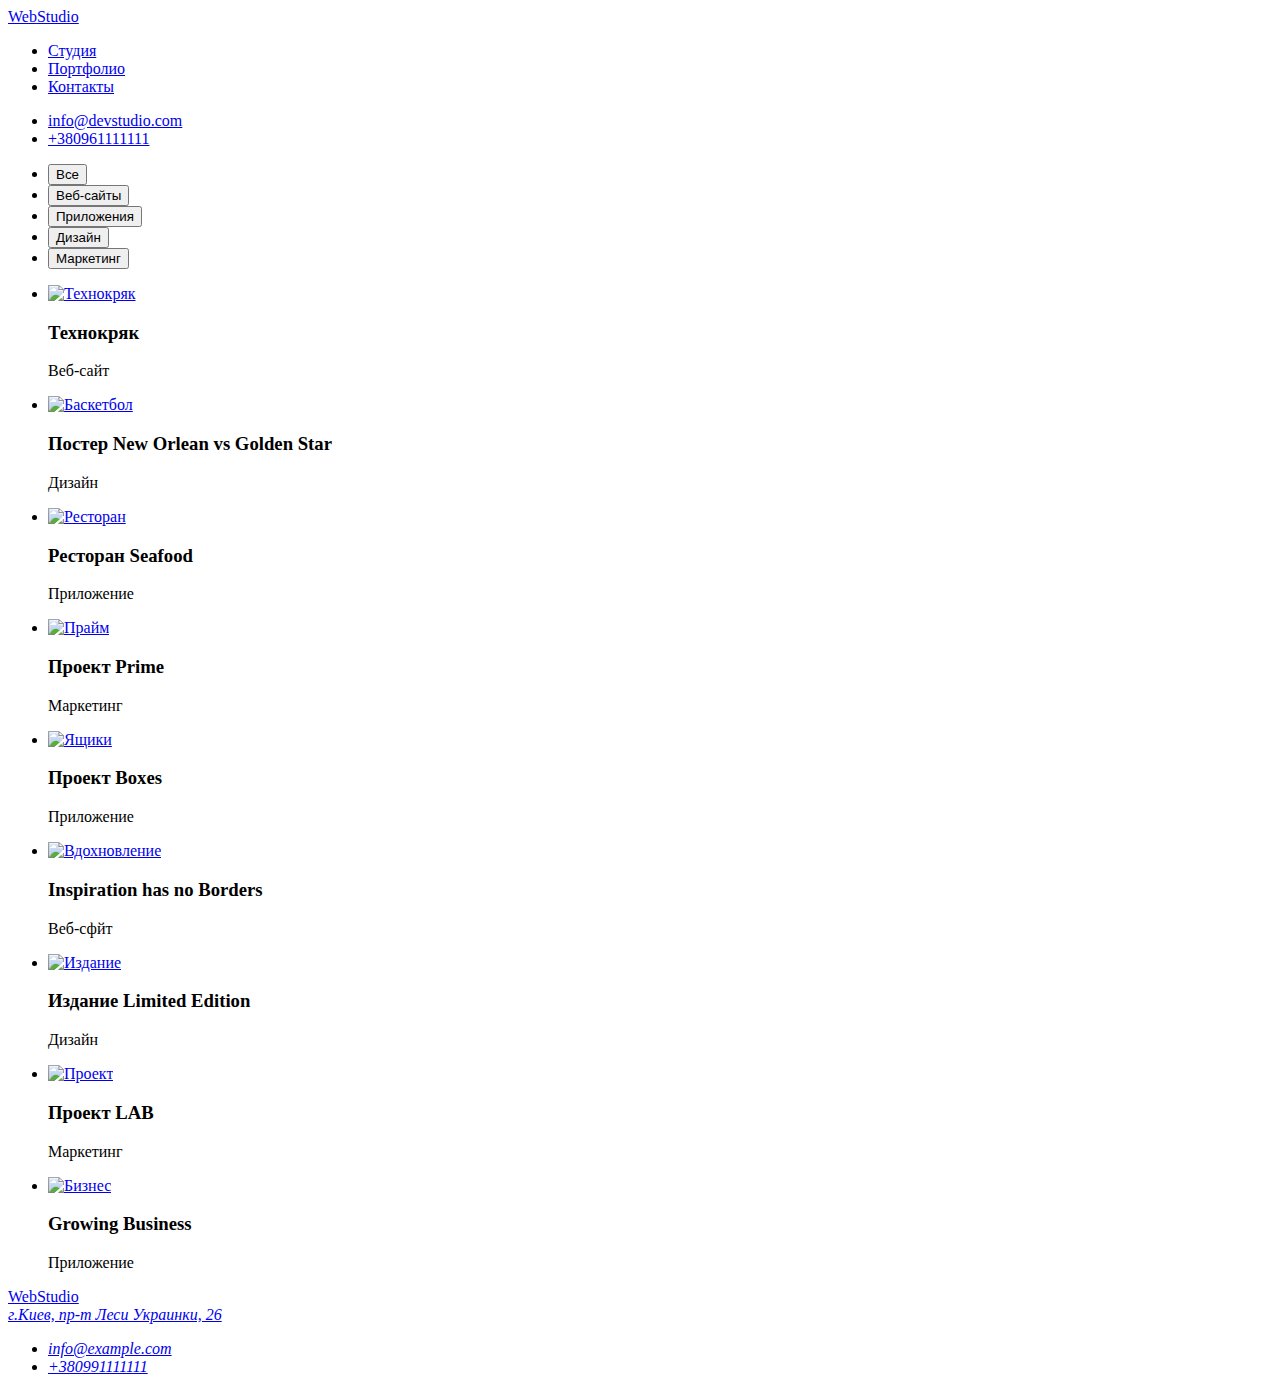
==== portfolio.html @ 334bea5d "1" ====
<!DOCTYPE html>
<html lang="en">
<head>
    <meta charset="UTF-8">
    <meta http-equiv="X-UA-Compatible" content="IE=edge">
    <meta name="viewport" content="width=device-width, initial-scale=1.0">
    <title>portfolio</title>
    <link rel="stylesheet" href=https://cdnjs.com/libraries/modern-normalize> 
    <link rel="preconnect" href="https://fonts.gstatic.com">
    <link href="https://fonts.googleapis.com/css2?family=Raleway:wght@700&family=Roboto:wght@400;500;700;900&display=swap" rel="stylesheet">
    <link rel="stylesheet" href="css/style.css">
</head>
<body>

</head>
<body>
    <header class="header">
        <div class="container header-port">
            <a class="logo logo-container" href="index.html"><span class="logo-blue">Web</span>Studio</a>
            <nav class="main-nav">   
        <ul class="list-container">
                <li class="header-item"><a class="link" href="index.html">Студия</a>
                </li>
                <li class="header-item"><a class="link link-active" href="portfolio.html">Портфолио</a>
                </li>
                <li class="header-item"><a class="link" href="#">Контакты</a>
                </li>
            </ul>
            </nav>
        
         <ul class="contacts">
            <li class="item">
        <a class="link link-grey" href="mailto:info@devstudio.com">info@devstudio.com</a><br>
    </li>
    <li class="item">
        <a class="link-grey" href="tel:+380961111111">+380961111111</a>
         </li>
            </ul>
     </div>
 </header>
     

<main>
 <section class="main-section">
     <div class="container">
        <ul class="btn-list">
            <li class="padding-item"><button class="btn-port-active" type="button">Все</button>
            </li>
            <li class="padding-item"><button class="btn-port" type="button">Веб-сайты</button>
            </li>
            <li class="padding-item"><button class="btn-port" type="button">Приложения</button>
            </li>
            <li class="padding-item"><button class="btn-port" type="button">Дизайн</button>
            </li>
            <li class="padding-item"><button class="btn-port" type="button">Маркетинг</button>
            </li>
        </ul>

        <!--Список однотипных элементов, фото с текстом-->
    <section class="poster-section">
    <ul class="flex-list">
            <li class="flex-item">
                <a href="#"><img src="images/project1.jpg" alt="Технокряк" width="370"></a>
                <div class="img-text">
                <h3 class="poster-name">Технокряк</h3>
                <p class="poster-desc">Веб-сайт</p>
              </div>
                </li>
            <li class="flex-item">
                <a href="#"><img src="images/project2.jpg" alt="Баскетбол" width="370"></a>
                 <div class="img-text">
                <h3 class="poster-name">Постер New Orlean vs Golden Star</h3>
                 <p class="poster-desc">Дизайн</p>
                </div> 
            </li>
            <li class="flex-item">
                <a href="#"><img src="images/project3.jpg" alt="Ресторан" width="370"></a>
                <div class="img-text">
                <h3 class="poster-name">Ресторан Seafood</h3>
                <p class="poster-desc">Приложение</p>
            </div>
            </li>
            <li class="flex-item">
                <a href="#"><img src="images/project4.jpg" alt="Прайм" width="370"></a>
               <div class="img-text">
                <h3 class="poster-name">Проект Prime</h3>
                <p clas="poster-desc">Маркетинг</p>
                </div>
            </li>
            <li class="flex-item">
                <a href="#"><img src="images/project5.jpg" alt="Ящики" width="370"></a>
                <div class="img-text">
                <h3 class="poster-name">Проект Boxes</h3>
                <p class="poster-desc">Приложение</p>
                </div>
            </li>
            <li class="flex-item">
                <a href="#"><img src="images/project6.jpg" alt="Вдохновление" width="370"></a>
                <div class="img-text">
                <h3 class="poster-name">Inspiration has no Borders</h3>
                <p class="poster-desc">Веб-сфйт</p>
                </div>
            </li>
            <li class="flex-item">
                <a href="#"><img src="images/project7.jpg" alt="Издание" width="370"></a>
                <div class="img-text">
                <h3 class="poster-name">Издание Limited Edition</h3>
                <p class="poster-desc">Дизайн</p>
                </div>
            </li>
            <li class="flex-item">
                <a href="#"><img src="images/project8.jpg" alt="Проект" width="370"></a>
                <div class="img-text">
                <h3 class="poster-name">Проект LAB</h3>
                <p class="poster-desc">Маркетинг</p>
            </div>
            </li>
            <li class="flex-item">
                <a href="#"><img src="images/project9.jpg" alt="Бизнес" width="370"></a>
                <div class="img-text">
                <h3 class="poster-name">Growing Business</h3>
                <p class="poster-desc">Приложение</p>
            </div>
            </li>

        </ul>
        
        </div>
    </section>
</main>

<footer class="footer">
    <div class="container">
    <a class="logo-footer" href="index.html"><span class="logo-blue">Web</span><span class="studio">Studio</span></a>
    <address>
        <a class="address" target="_blank" href="https://goo.gl/maps/M211C4r4D3SkxWqD8">г.Киев, пр-т Леси Украинки, 26</a>
        <ul class="footer-list">
        <li class="footer-item-list"><a class="mail" href="mailto:info@example.com">info@example.com</a></li>
        <li class="footer-item-list"><a class="tele" href="tel:+380991111111">+380991111111</a></li>
    </ul>
    </address>
    
    </div>

</footer>
</body>
</html>
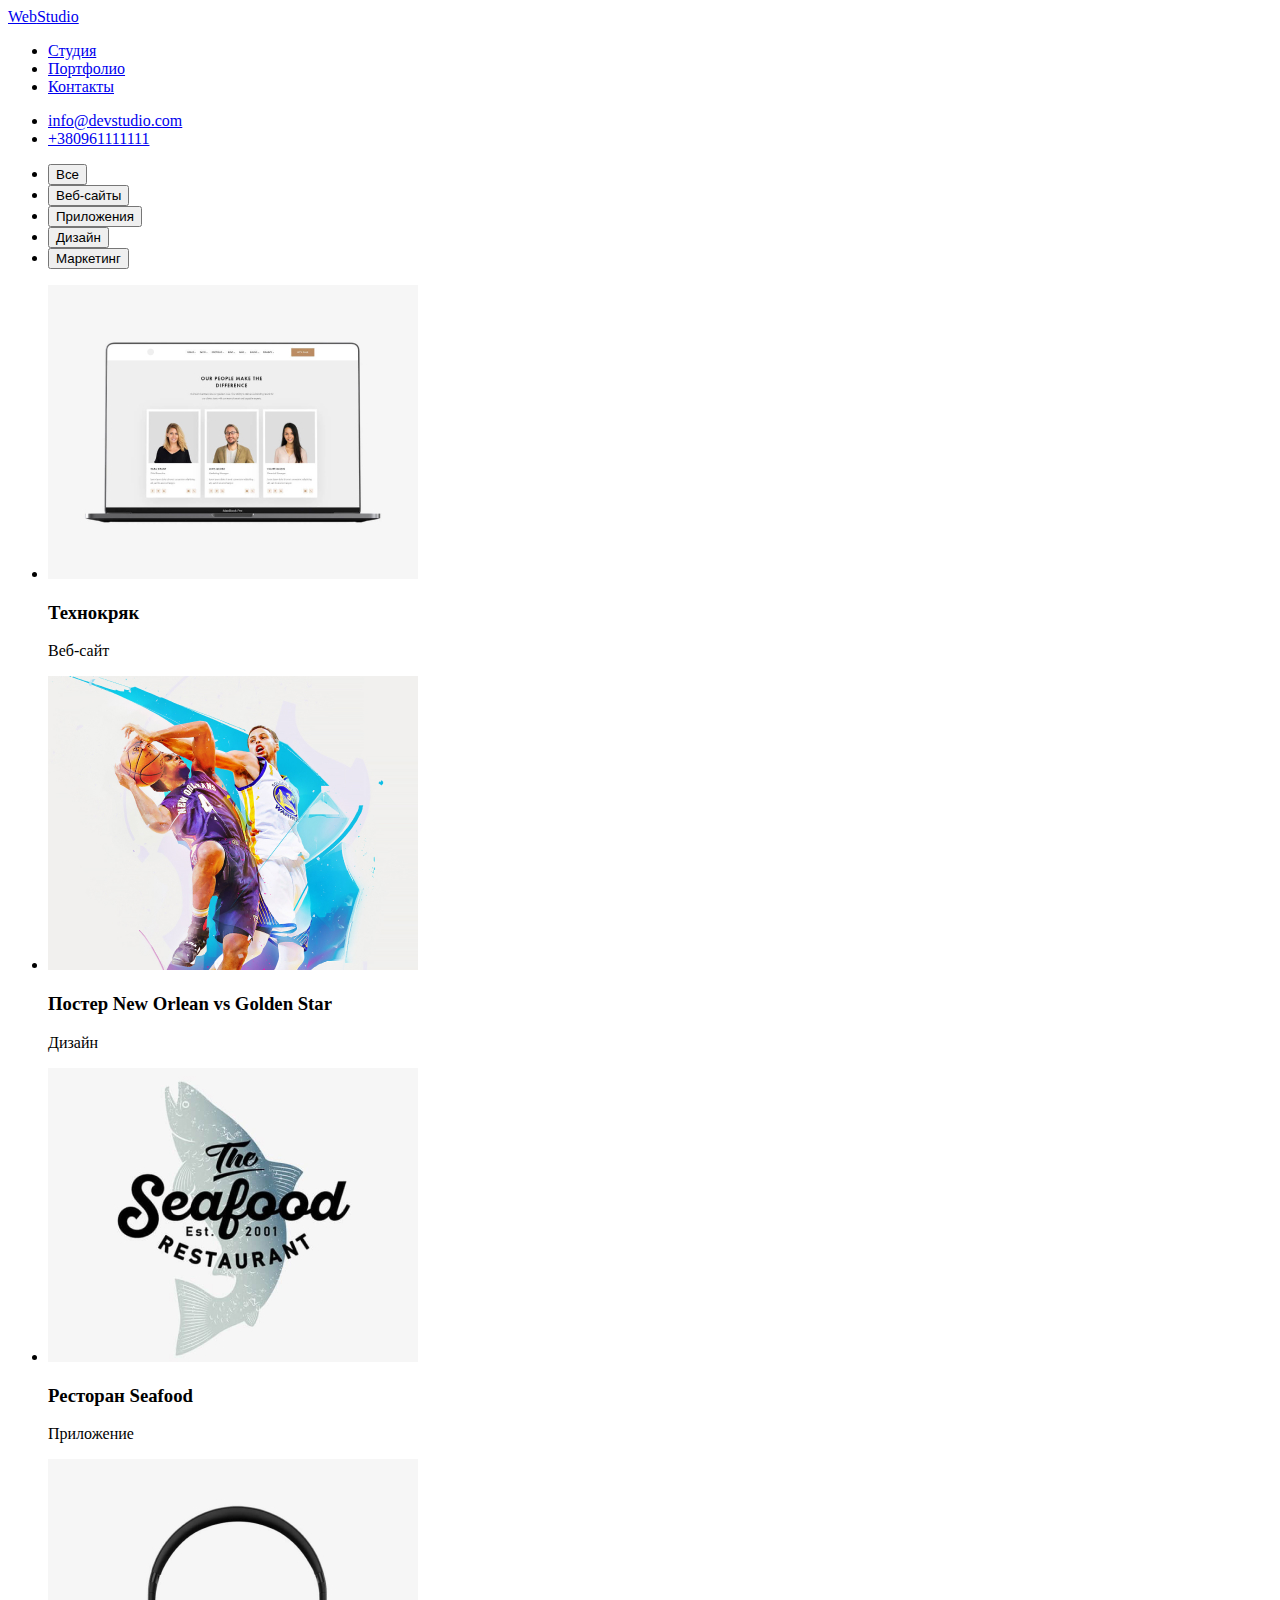
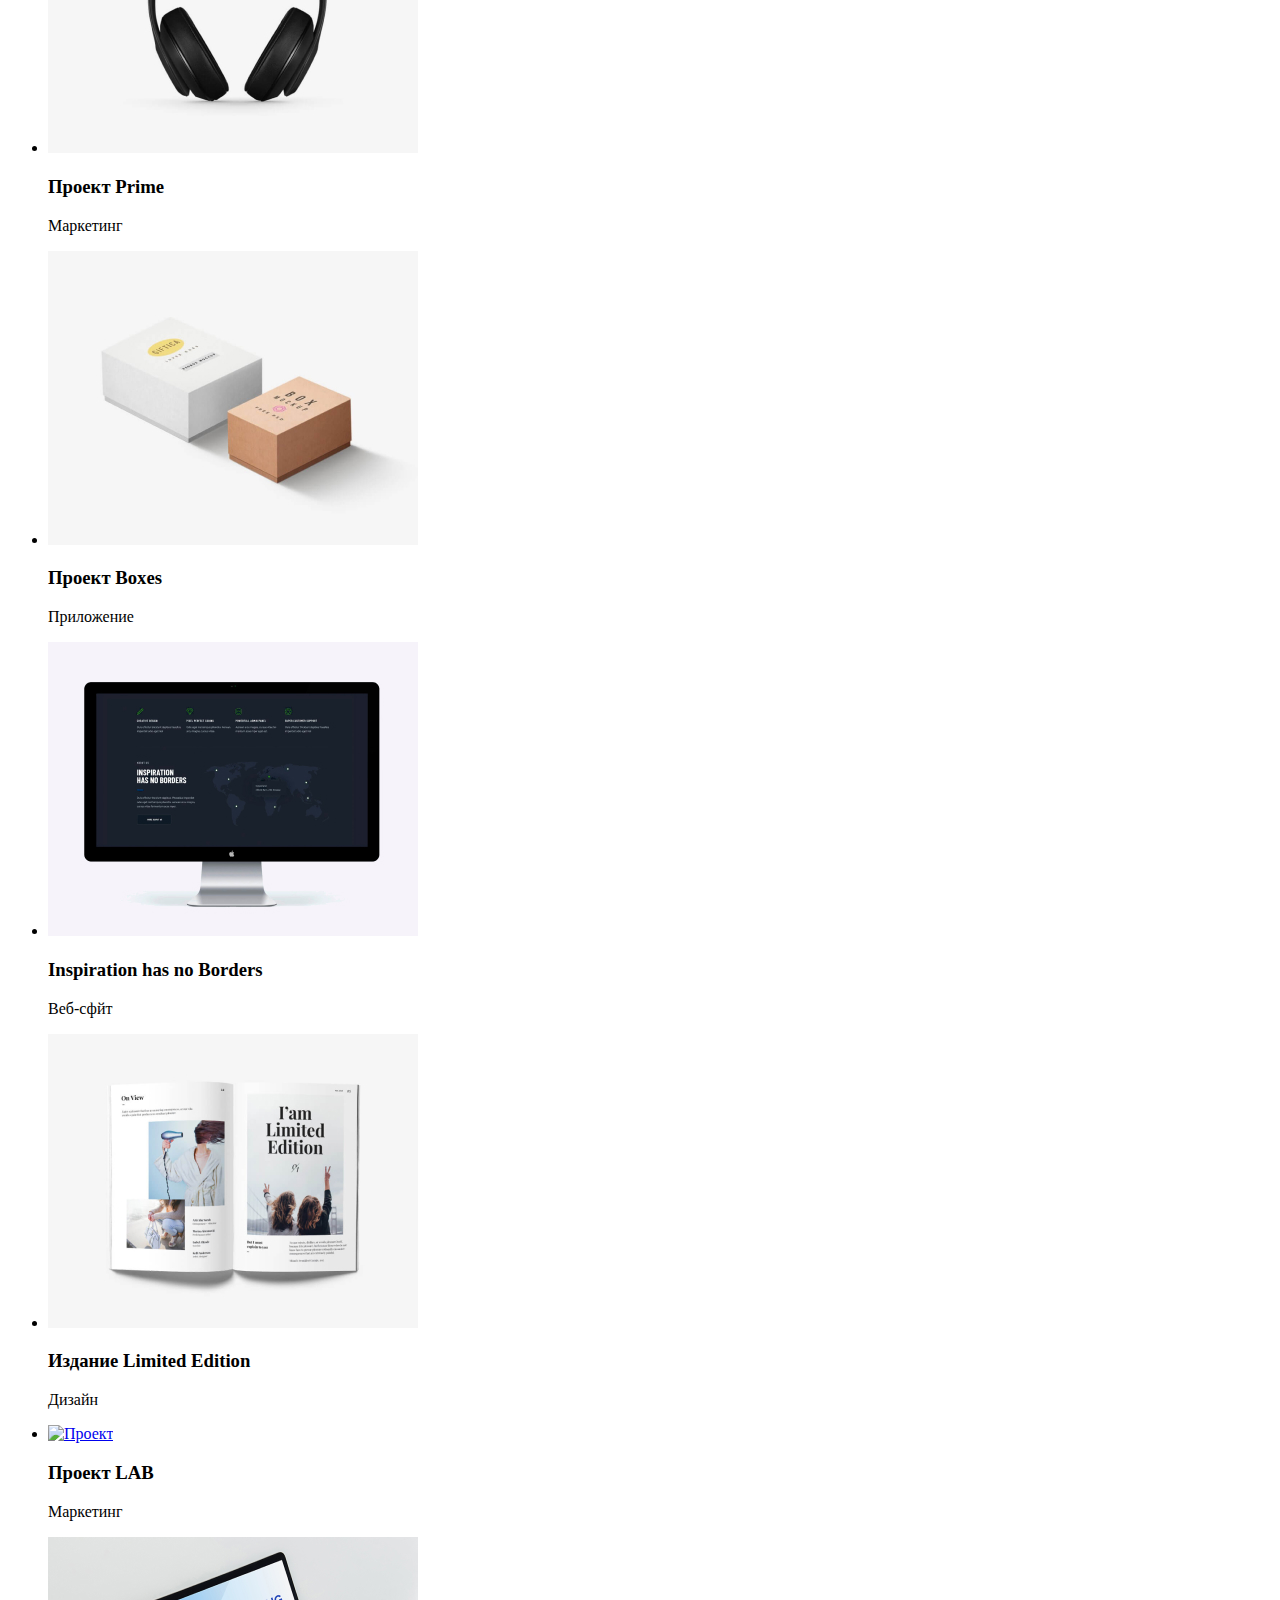
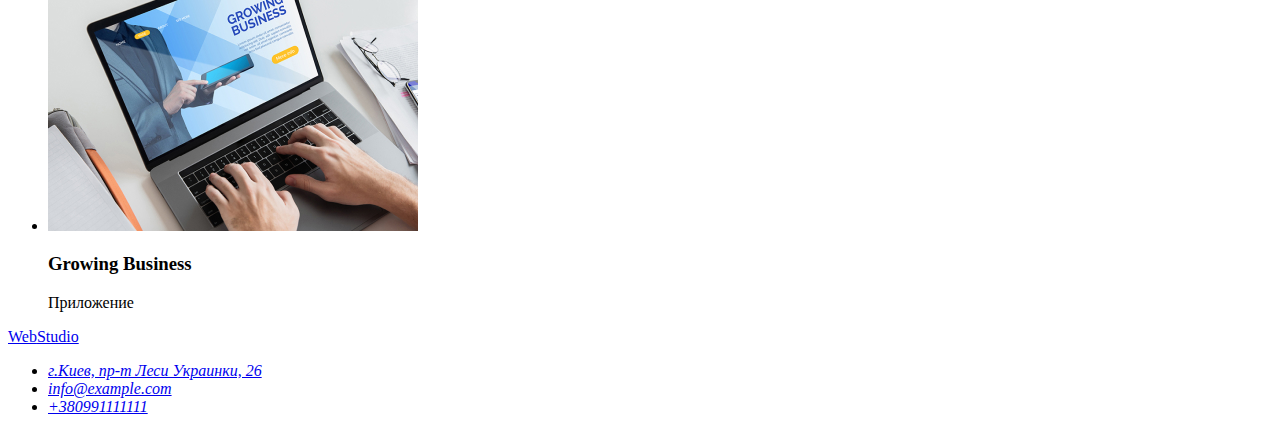
==== commit 5cb9a2b7: "nln" ====
--- a/portfolio.html
+++ b/portfolio.html
@@ -5,7 +5,13 @@
     <meta http-equiv="X-UA-Compatible" content="IE=edge">
     <meta name="viewport" content="width=device-width, initial-scale=1.0">
     <title>portfolio</title>
-    <link rel="stylesheet" href=https://cdnjs.com/libraries/modern-normalize> 
+    <link
+    rel="stylesheet"
+    href="https://cdnjs.cloudflare.com/ajax/libs/modern-normalize/1.1.0/modern-normalize.min.css"
+    integrity="sha512-wpPYUAdjBVSE4KJnH1VR1HeZfpl1ub8YT/NKx4PuQ5NmX2tKuGu6U/JRp5y+Y8XG2tV+wKQpNHVUX03MfMFn9Q=="
+    crossorigin="anonymous"
+    referrerpolicy="no-referrer"
+  />
     <link rel="preconnect" href="https://fonts.gstatic.com">
     <link href="https://fonts.googleapis.com/css2?family=Raleway:wght@700&family=Roboto:wght@400;500;700;900&display=swap" rel="stylesheet">
     <link rel="stylesheet" href="css/style.css">
@@ -16,9 +22,10 @@
 <body>
     <header class="header">
         <div class="container header-port">
+            <nav class="main-nav"> 
             <a class="logo logo-container" href="index.html"><span class="logo-blue">Web</span>Studio</a>
-            <nav class="main-nav">   
-        <ul class="list-container">
+           
+        <ul class="list-row">
                 <li class="header-item"><a class="link" href="index.html">Студия</a>
                 </li>
                 <li class="header-item"><a class="link link-active" href="portfolio.html">Портфолио</a>
@@ -84,7 +91,7 @@
                 <a href="#"><img src="images/project4.jpg" alt="Прайм" width="370"></a>
                <div class="img-text">
                 <h3 class="poster-name">Проект Prime</h3>
-                <p clas="poster-desc">Маркетинг</p>
+                <p class="poster-desc">Маркетинг</p>
                 </div>
             </li>
             <li class="flex-item">
@@ -130,18 +137,19 @@
 </main>
 
 <footer class="footer">
+    <section class="footer-section">
     <div class="container">
     <a class="logo-footer" href="index.html"><span class="logo-blue">Web</span><span class="studio">Studio</span></a>
     <address>
-        <a class="address" target="_blank" href="https://goo.gl/maps/M211C4r4D3SkxWqD8">г.Киев, пр-т Леси Украинки, 26</a>
         <ul class="footer-list">
+        <li class="footer-item-list"><a class="address" target="_blank" href="https://goo.gl/maps/M211C4r4D3SkxWqD8">г.Киев, пр-т Леси Украинки, 26</a>
         <li class="footer-item-list"><a class="mail" href="mailto:info@example.com">info@example.com</a></li>
         <li class="footer-item-list"><a class="tele" href="tel:+380991111111">+380991111111</a></li>
     </ul>
     </address>
     
     </div>
-
+</section>
 </footer>
 </body>
 </html>
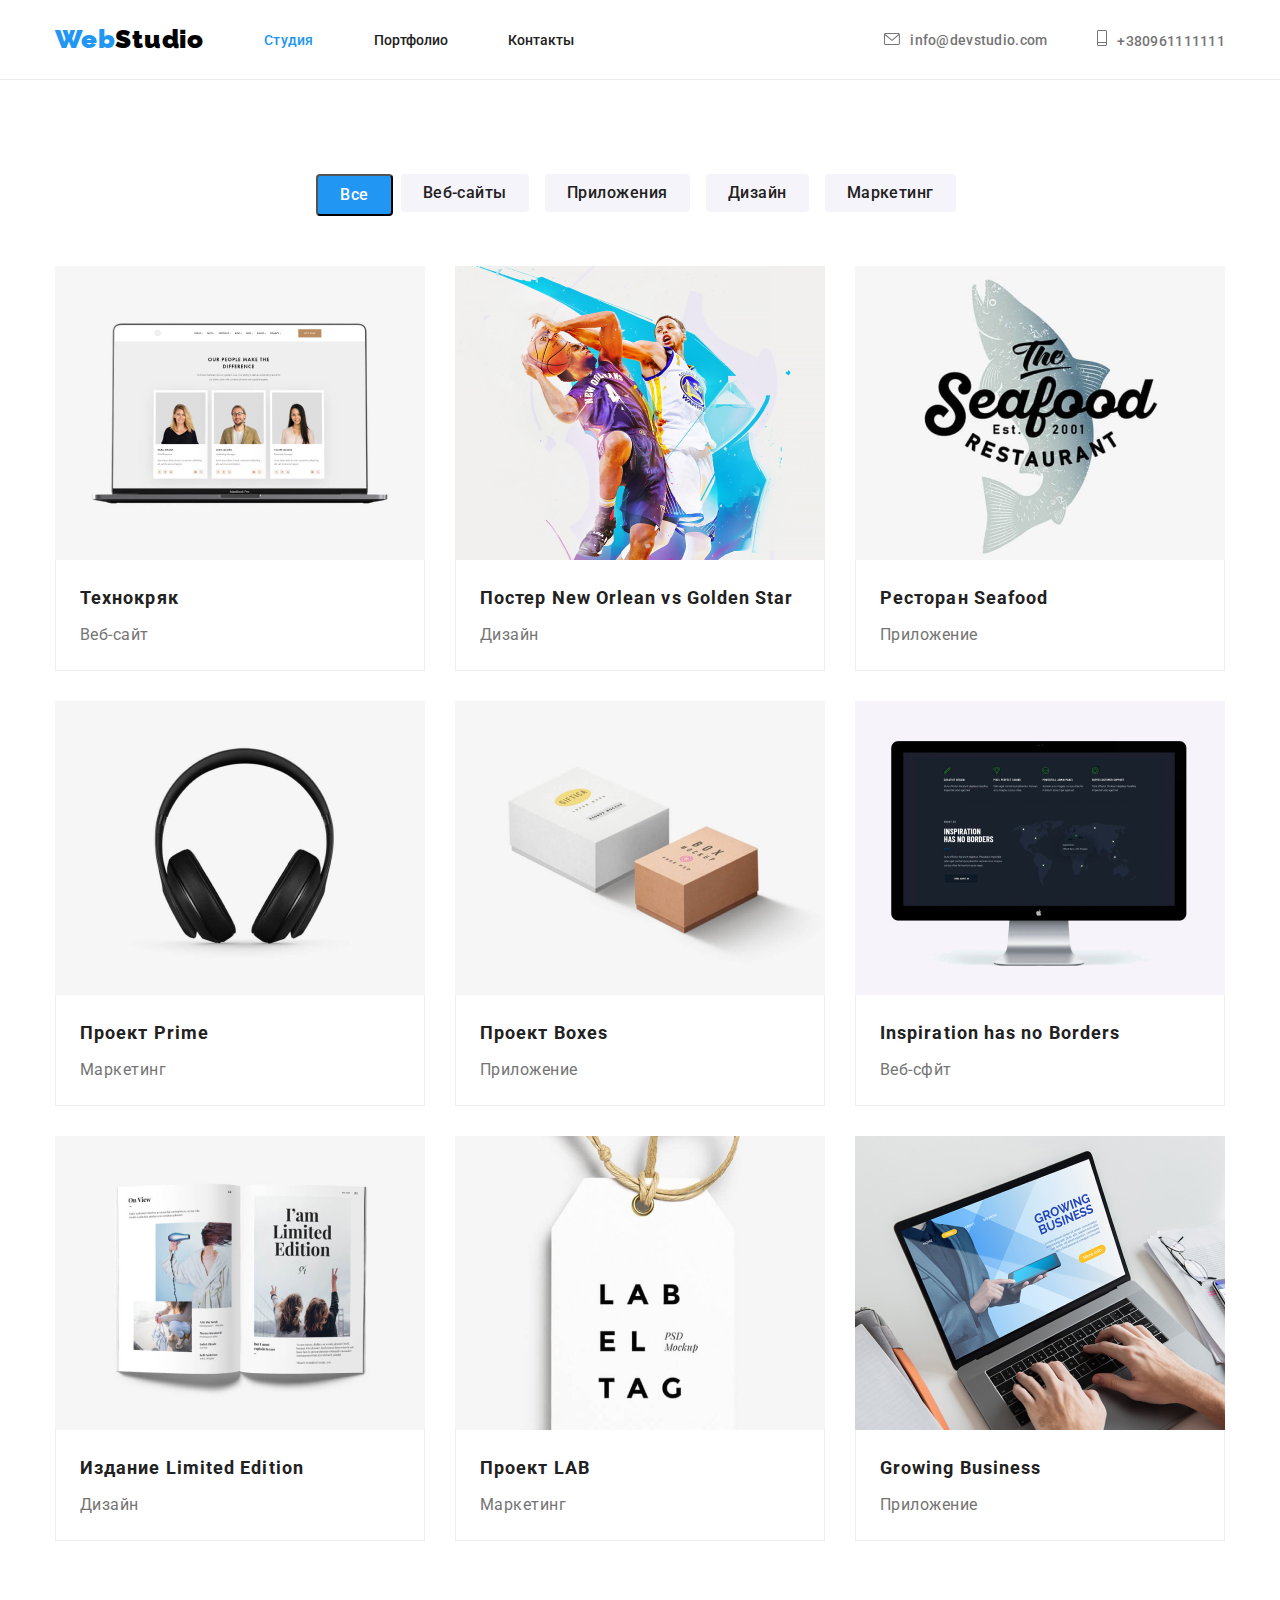
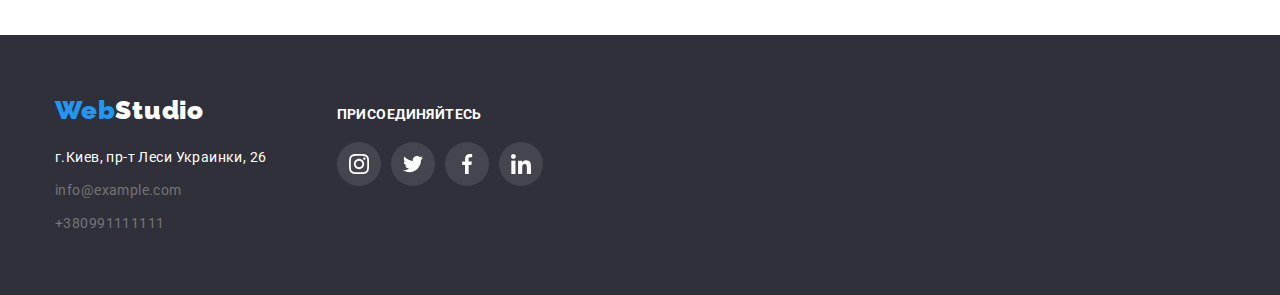
==== commit b4744ac7: "ghvugbuhg" ====
--- a/portfolio.html
+++ b/portfolio.html
@@ -26,25 +26,31 @@
             <a class="logo logo-container" href="index.html"><span class="logo-blue">Web</span>Studio</a>
            
         <ul class="list-row">
-                <li class="header-item"><a class="link" href="index.html">Студия</a>
+                <li class="header-item"><a class="link link-active" href="index.html">Студия</a>
                 </li>
-                <li class="header-item"><a class="link link-active" href="portfolio.html">Портфолио</a>
+                <li class="header-item"><a class="link" href="portfolio.html">Портфолио</a>
                 </li>
                 <li class="header-item"><a class="link" href="#">Контакты</a>
                 </li>
             </ul>
             </nav>
         
-         <ul class="contacts">
-            <li class="item">
-        <a class="link link-grey" href="mailto:info@devstudio.com">info@devstudio.com</a><br>
-    </li>
-    <li class="item">
-        <a class="link-grey" href="tel:+380961111111">+380961111111</a>
-         </li>
-            </ul>
-     </div>
- </header>
+            <ul class="contacts">
+                <li class="item-head">
+            <a class="link link-grey" href="mailto:info@devstudio.com">
+                <svg class="icon-item" with="10px" height="12px">
+                    <use href="./images/icon.svg#icon-envelope-1"></use>
+                </svg>info@devstudio.com</a>
+        </li>
+        <li class="item-head">
+            <a class="link-grey" href="tel:+380961111111">
+                <svg class="icon-item-tel" with="10px" height="16px">
+                    <use href="./images/icon.svg#icon-vector1"></use>
+                 </svg>+380961111111</a>
+             </li>
+                </ul>
+         </div>
+     </header>
      
 
 <main>
@@ -137,8 +143,9 @@
 </main>
 
 <footer class="footer">
-    <section class="footer-section">
-    <div class="container">
+    
+    <div class="container footer-section">
+        <div class="address-footer-section">
     <a class="logo-footer" href="index.html"><span class="logo-blue">Web</span><span class="studio">Studio</span></a>
     <address>
         <ul class="footer-list">
@@ -149,6 +156,39 @@
     </address>
     
     </div>
+    <div class="footer-soc-links">
+        <h2 class="footer-title">присоединяйтесь</h2>
+        <ul class="footer-list-icon">
+            <li class="footer-icon">
+                <a class="footer-icon-list">
+                    <svg class="footer-svg" width="20px" height="20px">
+                        <use href="./images/icon.svg#icon-instagramfooter"></use>
+                    </svg>
+                </a>
+            </li>
+            <li class="footer-icon">
+                <a class="footer-icon-list">
+                    <svg class="footer-svg" width="20px" height="20px">
+                        <use href="./images/icon.svg#icon-twiterfooter"></use>
+                    </svg>
+                </a>
+            </li>
+            <li class="footer-icon">
+                <a class="footer-icon-list">
+                    <svg class="footer-svg" width="20px" height="20px">
+                        <use href="./images/icon.svg#icon-facebook-1-1"></use>
+                    </svg>
+                </a>
+            </li>
+            <li class="footer-icon">
+                <a class="footer-icon-list">
+                    <svg class="footer-svg" width="20px" height="20px">
+                        <use href="./images/icon.svg#icon-linkedin-1-1"></use>
+                    </svg>
+                </a>
+            </li>
+        </ul>
+    </div>
 </section>
 </footer>
 </body>
--- a/css/style.css
+++ b/css/style.css
@@ -0,0 +1,668 @@
+body {
+   font-family: Roboto, sans-serif;
+   margin: 0;
+}
+
+* {
+   box-sizing: border-box;
+}
+*, *::before, *::after {
+   box-sizing: border-box;
+}
+
+  :root {
+      --title-color: #212121;
+      --text-color: #757575;
+      --color-button: #ffff;
+      --primary-background: #2F303A;
+      --color-link-title: #2196f3;
+      --background-button: #2196f3;
+      --main-title-color: #ffff;
+      --our-team-background: #F5F4FA;
+      --address-text-color: #ffff;
+      --color-link-footer: #ffff;
+      --company-text-color: #000000;
+      --background-portfolio-button: #F5F4FA;
+  }
+
+h1,
+h2,
+h3,
+h4,
+h5,
+h6,
+p {
+   margin-left: o;
+   margin-right: 0;
+   margin-bottom: 0;
+   margin-top: 0;
+}
+
+ul,
+ol,
+li {
+   margin: 0;
+   padding: 0;
+}
+img {
+   display: block;
+}
+
+
+   
+.header {
+   border-bottom: 1px solid #ECECEC;
+   padding-top: 24px;
+   padding-bottom: 24px;
+}
+.header-port {
+   display: flex;
+   align-items: center;
+}
+.container {
+   width: 1200px;
+   margin: 0 auto;
+   padding-left: 15px;
+   padding-right: 15px;
+   box-sizing: border-box;
+}
+.main-nav {
+   display: flex;
+   align-items: center;
+}
+.list-row {
+   display: flex;
+   align-items: center;
+   list-style: none;
+    margin-top: 0;
+    margin-bottom: 0;
+    padding-left: 0;
+    margin-left: auto;
+}
+
+/*.header-item:not(:last-child) {
+   margin-right: 50px;
+}*  Потому что слишком большие отступы, не смотря на то что 
+в CSS для всех ul, ol , li padding  and margin 0*/
+
+.logo-blue {
+font-family: Raleway;
+color: #2196F3;
+font-weight: 900;
+font-size: 26px;
+letter-spacing: 0.03em;
+line-height: 1.2;
+list-style: none;
+}
+
+.logo, .logo-footer {
+font-family: Raleway;
+color: black;
+font-weight: 900;
+font-size: 26px;
+letter-spacing: 0.03em;
+line-height: 1.2em;
+text-decoration: none;
+}
+.logo-container {
+margin 0;
+}
+.logo-footer {
+   margin-bottom: 20px;
+   display: block;
+text-decoration: none;
+}
+/*стили для сылок*/
+
+* li, a  {
+   list-style: none;
+   text-decoration: none;
+}
+.list {
+   display: flex;
+ }
+
+
+.link {
+   font-family: Roboto;
+   font-style: normal;
+   font-weight: 500;
+   font-size: 14px;
+   line-height: 16px;
+   letter-spacing: 0,02em;
+   color: #212121;
+   padding-left: 60px;
+   text-decoration: none;
+}
+.link-active {
+   font-family: Roboto;
+   font-style: normal;
+   color: #2196F3;
+   letter-spacing: 0.02em;
+   font-weight: 500;
+   font-size: 14px;
+   list-style: none;
+}
+.link:hover {
+   color: #2196F3;
+}
+.link-grey {
+   font-family: Roboto;
+   font-style: normal;
+   font-weight: 500;
+   color: #757575;
+   letter-spacing: 0.02em;
+   line-height: 1.2em;
+   font-weight: 500;
+   font-size: 14px;
+   list-style: none;
+   text-decoration: none;
+   padding-top: 32px;
+   padding-bottom: 32px;
+   
+}
+.contacts .item-head + .item-head {
+   margin-left: 50px;  
+
+}
+.icon-item {
+   width: 16px;
+   height: 12px;
+   margin-right: 10px;
+   fill: #757575;
+}
+.icon-item-tel {
+   width: 10px;
+   height: 16px;
+   margin-right: 10px;
+   fill: #757575;
+}
+.icon-item-tel:hover {
+   color: #2196f3;
+}
+.link-item:hover {
+   color:#2196f3;
+}
+
+.link-grey:hover,
+.link-grey:focus,{
+   color: #2196F3;
+ }
+ 
+.icon-item, .icon-item-tel {
+   margin-right: 10px;
+   fill: currentColor;
+}
+.contacts {
+   display: flex;
+   margin-left: auto;
+   list-style: none;
+   align-items: center;
+}
+.header.item {
+   margin-right:not(:last-child) 50px;
+}
+
+
+/*main section webstudio*/
+
+.hero {
+   background-image: linear-gradient(to right, rgba(47, 48, 58, 0.4), rgba(47, 48, 58, 0.4)),
+  
+   url(../images/heroimg.jpg);
+   
+   background-repeat: no-repeat;
+   background-position: center;
+   background-size: cover;
+    text-align: center;
+    padding-top: 200px;
+    padding-bottom: 200px;
+}
+ .hero-text {
+   font-weight: 900;
+   font-size: 44px;
+   line-height: 1.65;
+   text-align: center;
+   letter-spacing: 0.06em;
+   text-transform: uppercase;
+   color: var(--main-title-color);
+}
+
+ .button {
+   background: var(--background-button);
+   cursor: pointer;
+   font-family: inherit;
+   font-weight: bold;
+   font-size: 16px;
+   line-height: 1.87;
+   text-align: center;
+   box-shadow: 0px 4px 4px rgb(0 0 0 / 15%);
+   margin-top: 30px;
+   border-radius: 4px;
+   border: 0;
+   letter-spacing: 0.06em;
+   color: var(--color-button);
+   width: 200px;
+   height: 50px;
+ }
+
+ button, button:active, button:focus {
+   outline: none;
+}
+
+
+.section-advantages {
+   padding-top: 94px; 
+}
+
+.container {
+   max-width: 1200px;
+   margin-left: auto;
+   margin-right: auto;
+   padding-left: 15px;
+   padding-right: 15px;
+}
+.middle-section {
+   padding-top: 94px;
+   padding-bottom: 94px;
+}
+.hide-text {
+   display: none;
+}
+.middle-list {
+   display: flex;
+   list-style: none;
+   padding: 0;
+}
+.midle-list.item:not(:last-child) {
+   margin-right: 30px;
+}
+.item {
+   flex-basis: calc((100% - 120px) / 4);
+   margin-left: 30px;
+}
+.text-list {
+   color: #212121;
+   line-height: 1.1;
+   letter-spacing: 0.03em;
+   font-weight: 700;
+   margin-bottom: 10px;
+   font-size: 14px;
+   text-transform: uppercase;
+}
+.grey-text {
+   color: #757575;
+   line-height: 1.7;
+   font-weight: 400;
+   letter-spacing: 0.03em;
+   font-size: 14px;
+   text-align: left;
+}
+//*What we do section*//
+
+.middle-section {
+   padding-bottom: 94px;
+}
+.section-description {
+   font-weight: bold;
+    font-size: 36px;
+    line-height: 42px;
+    text-align: center;
+    letter-spacing: 0.03em;
+    color: color: var(--title-color);
+    margin-bottom: 50px;
+}
+.what-we-do-description {
+   display: flex;
+   justify-content: center;
+}
+.container {
+   max-width: 1200px;
+    margin-left: auto;
+    margin-right: auto;
+    padding-left: 15px;
+    padding-right: 15px;
+    box-sizing: border-box;
+}
+.what-we-do-list {
+   display: flex;
+   flex-wrap: wrap;
+   align-items: center;
+   list-style: none;
+    padding: 0;
+    margin-left: -30px;
+}
+.advant-item {
+   display: flex;
+    justify-content: center;
+    align-items: center;
+    width: 270px;
+    height: 120px;
+    margin-bottom: 30px;
+    background-color: #f5f4f5;
+}
+
+.icon-satelite {
+   width: 70px;
+   height: 70px;
+}
+
+
+/*our team*/
+
+.our-team-section {
+   background: #faf4f5;
+   padding-top: 94px;
+   padding-bottom: 94px;
+}
+
+.our-team-box {
+   padding: 30px 32px;
+   box-sizing: border-box;
+}
+.logo-set {
+   display: flex;
+    justify-content: space-between;
+    margin-top: 16px;
+    margin-bottom: 30px;
+}
+.logo-cards:not(:last-child) {
+      margin-right: 10px;
+}
+.in-style {
+  fill: currentColor; 
+}
+.link-logo-list {
+   display: flex;
+    justify-content: center;
+    align-items: center;
+    background-color: #fff;
+    fill: #afb1b8;
+    width: 44px;
+    height: 44px;
+    border-radius: 50%;
+
+}
+.link-logo-list:hover
+.link-logo-list:focus {
+   fill: #fff;
+   background: var(--color-link-title);
+}
+
+.our-team-item {
+    border-left: 1px solid #ececec;
+   border-right: 1px solid #ececec;
+   border-bottom: 1px solid #ececec;
+}
+.our-team-item  {
+  flex-basis: calc((100% - 120px) / 4);
+    margin-left: 30px;
+    margin-top: 50px;
+    background: #ffffff;
+    box-shadow: 0px 1px 3px rgb(0 0 0 / 12%), 0px 1px 1px rgb(0 0 0 / 14%), 0px 2px 1px rgb(0 0 0 / 20%);
+    border-radius: 0px 0px 4px 4px;
+}
+.last-list  {
+   display: flex; 
+   list-style: none;
+   margin-left: -30px;
+   margin-top: -50px;
+   align-items: center;
+}
+.worker-name {
+  color: #212121;
+   text-align: center;
+   line-height: 1.2;
+   letter-spacing: 0.03em;
+   font-weight: 500;
+   font-size: 16px;
+   margin-top: 0;
+   margin-bottom: 10px;
+ }
+.grey-prof {
+   font-size: 16px;
+   line-height: 1.18;
+   text-align: center;
+   letter-spacing: 0.03em;
+   color: #757575;
+   margin-top: 0;
+   margin-bottom: 10px;
+   
+}
+
+/* New section. Current clients*/
+
+.current-clients {
+   padding-top: 94px;
+   padding-bottom: 94px;
+}
+
+.client-heading {
+   color: #212121;
+    font-weight: 700;
+    font-size: 36px;
+    line-height: 1.16;
+    text-align: center;
+    margin-bottom: 50px;
+}
+
+.client-list {
+   display: flex;
+    justify-content: space-between;
+}
+
+.client {
+   width: 170px;
+   height: 92px;
+}
+.client-link {
+   display: flex;
+    justify-content: center;
+    align-items: center;
+    width: 100%;
+    height: 100%;
+    fill: #afb1b8;
+    border: 1px solid #afb1b8;
+    border-radius: 4px;
+}
+.client-link:hover {
+   color:var(--color-link-title);
+}
+
+/*footer*/
+
+.footer {
+ background: #2F303a;
+ padding-top: 60px;
+ padding-bottom: 60px;
+} 
+.footer-section {
+   display: flex;
+   align-items: baseline;
+}
+ .footer-item-list:not(:last-child) {
+   margin-bottom: 9px;
+ }
+
+ .studio {
+   color: #fff;
+}
+.footer-item:not(:last-child) {
+   margin-bottom: 9px;
+}
+.address {
+   font-family: Roboto;
+   font-style: normal;
+   font-weight: 400;
+   color: #fff;
+   line-height: 1.7;
+   letter-spacing: 0.03em;
+   font-size: 14px;
+}
+
+.mail, .tele {
+   font-family: Roboto;
+   font-style: normal;
+   font-weight: 400;
+   font-size: 14px;
+   line-height: 1.7;
+   letter-spacing: 0.03em;
+   color:  var(--text-color);
+}
+
+.address:hover, .mail:hover, .tele:hover {
+   color:#2196F3;
+}
+
+ .footer-soc-links {
+    margin-left: 70px;
+ }
+
+ .footer-title {
+   font-weight: bold;
+    font-size: 14px;
+    line-height: 16px;
+    letter-spacing: 0.03em;
+    text-transform: uppercase;
+    color: #fff;
+ }
+ .footer-list-icon {
+   display: flex;
+   width: 206px;
+   justify-content: space-between;
+   margin-top: 20px;
+ }
+.footer-icon-list {
+   display: flex;
+    width: 44px;
+    height: 44px;
+    justify-content: center;
+    align-items: center;
+    background-color: rgba(255, 255, 255, 0.1);
+    border-radius: 50%;
+    fill: #fff;
+}
+.footer-icon-list:hover {
+   fill: #2196f3;
+}
+/*Portfolio styles*/
+
+
+
+.main-section {
+   padding-top: 94px;
+   padding-bottom: 94px;
+}
+.btn-list {
+   display: flex;
+    justify-content: center;
+   margin-bottom: 50px;
+}
+   
+.padding-item:not(:last-child) {
+   margin-right: 8px;
+}
+   
+.btn-port {
+   font-family: Roboto;
+   font-style: normal;
+   background: var(--background-portfolio-button);
+   cursor: pointer;
+   font-weight: 500;
+   font-size: 16px;
+   line-height: 1.62;
+   letter-spacing: 0.03em;
+   border-radius: 4x;
+   padding: 6px 22px;
+   border: 0;
+   border-radius: 4px;
+   margin-right: 8px;
+   color: var(--title-color);
+}
+.btn-port:hover {
+   background: #2196F3;
+   color:#fff;
+   cursor: pointer;
+}
+   
+.btn-port-active {
+   font-family: Roboto;
+   font-style: normal;
+   background: #2196F3;
+   color: #fff;
+   text-align: center;
+   font-style: normal;
+   font-weight: 500;
+   font-size: 16px;
+   line-height: 1.6;
+   letter-spacing: 0.03em;
+   border-radius: 4px;
+   padding: 6px 22px;
+   border-collapse: collapse;
+   cursor: pointer;
+}
+
+//*flex-list cardset container*//
+
+.poster-section {
+   padding-top: 94px;
+   padding-bottom: 94px;
+}
+
+.flex-list {
+   padding: 0;
+   margin: 0;
+   display: flex;
+   flex-wrap: wrap;
+   margin-left: -30px;
+   margin-top: -30px;    
+}
+.flex-list > .flex-item {
+   /*flex basis: calc((100%-90px) / 3)*/
+   flex-basis: calc((100% - 270px) / 9);
+   margin-left: 30px;
+    margin-top: 30px;
+}
+.img-text {
+   padding: 20px 24px;
+    border: 1px solid #eeeeee;
+    border-top: 0;
+}
+
+
+.img-text {
+   padding: 20px 24px;
+   border: 1px solid #EEE;
+   border-top: 0;
+}
+.poster-name {
+   font-weight: 700;
+    font-size: 18px;
+    line-height: 2;
+    letter-spacing: 0.06em;
+    margin-bottom: 4px;
+    color: var(--title-color);
+    margin-top: 0;
+    margin-bottom; 0;
+    padding-left: 0;
+}
+
+.poster-desc {
+   font-size: 16px;
+    line-height: 30px;
+    letter-spacing: 0.03em;
+    color: var(--text-color);
+    margin-top: 0;
+    margin-bottom: 0;
+    padding-left:0;
+
+}
+//*
+   font-family: Roboto;
+   font-weight: normal;
+   font-size: 16px;
+   line-height: 1.9;
+   letter-spacing: 0.03em;
+   color: #757575;
+}
+*//
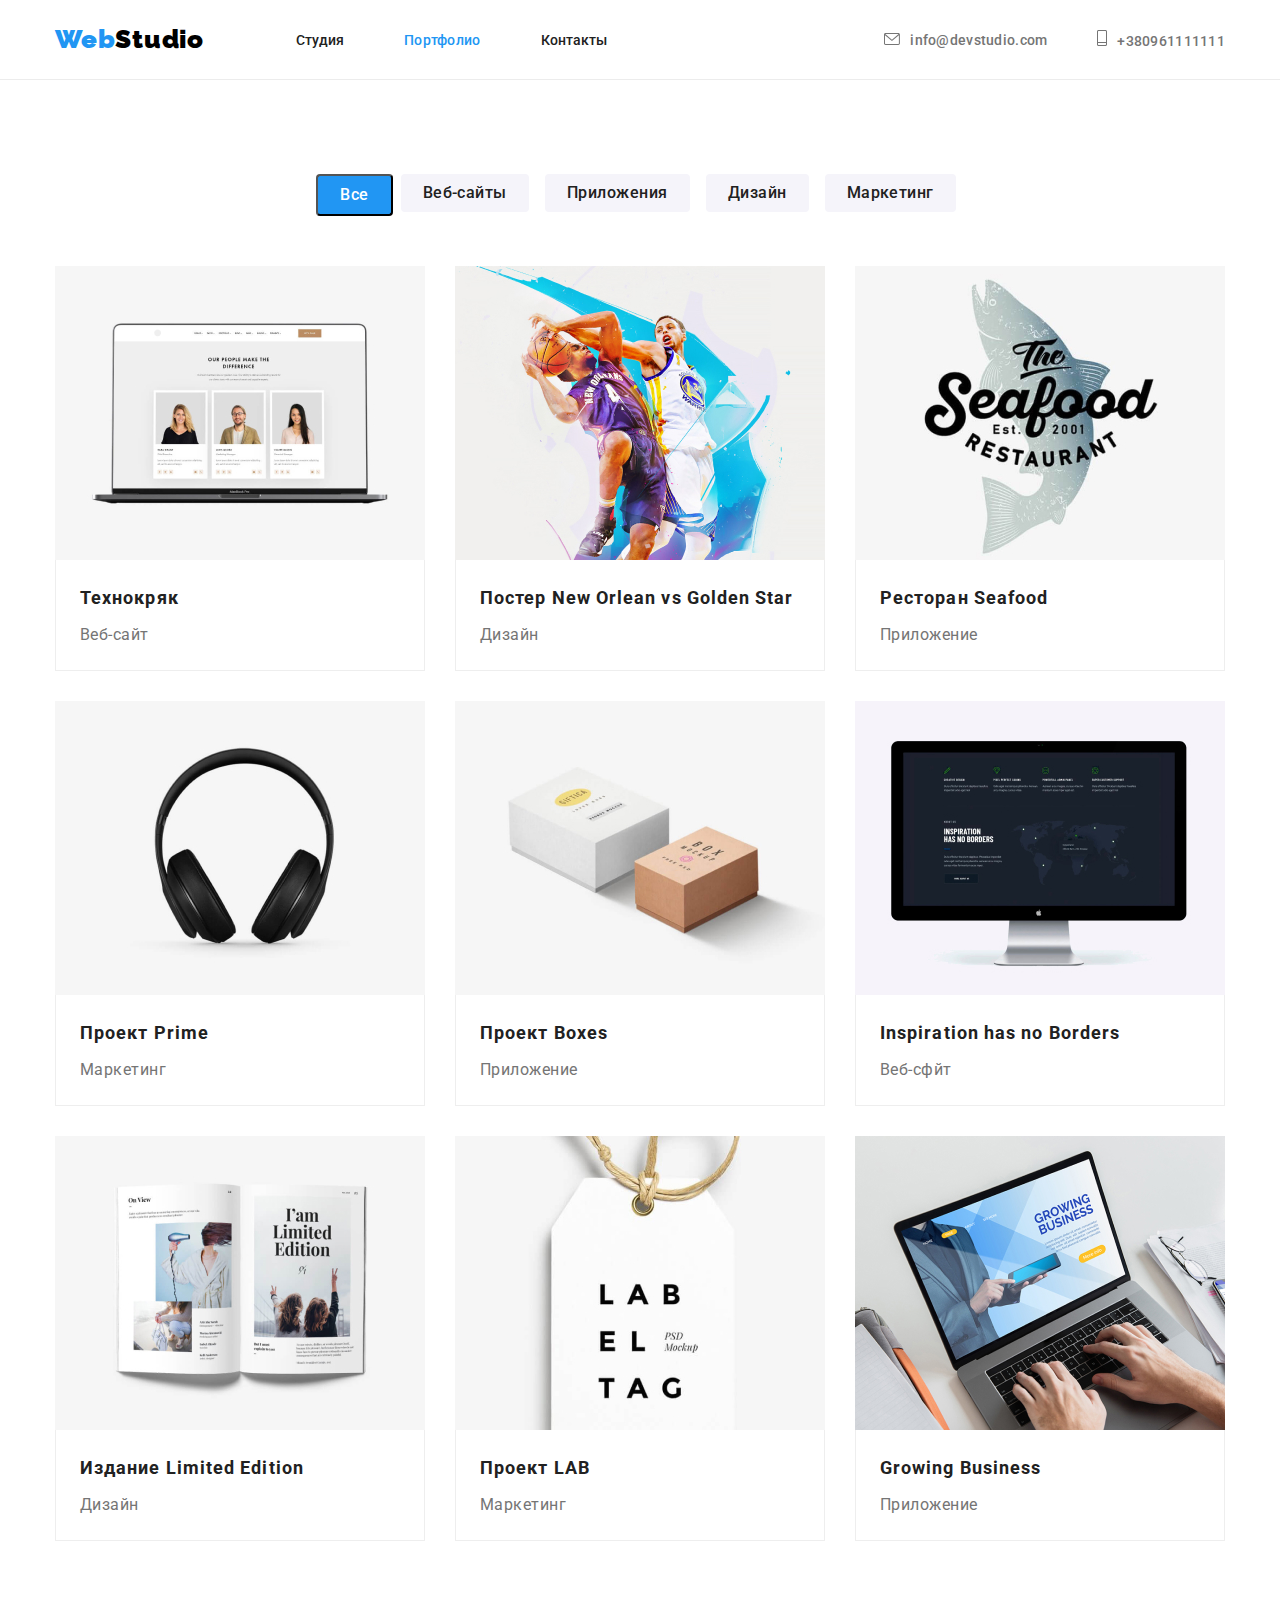
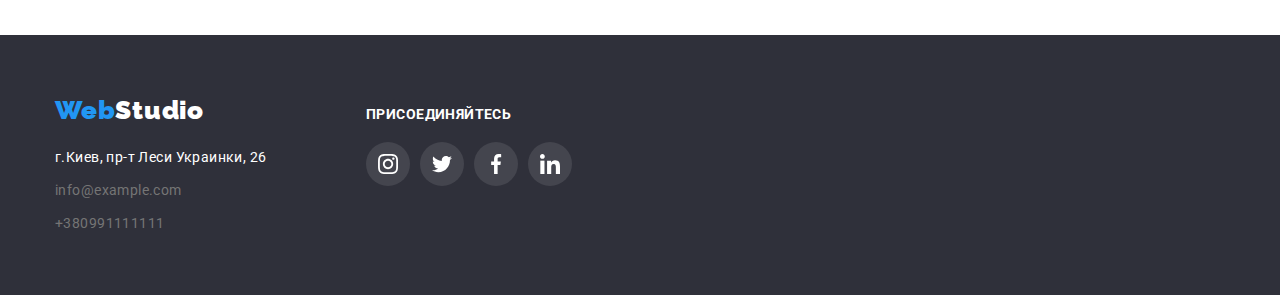
==== commit c3eed4c7: "finished" ====
--- a/portfolio.html
+++ b/portfolio.html
@@ -26,9 +26,9 @@
             <a class="logo logo-container" href="index.html"><span class="logo-blue">Web</span>Studio</a>
            
         <ul class="list-row">
-                <li class="header-item"><a class="link link-active" href="index.html">Студия</a>
+                <li class="header-item"><a class="link-port" href="index.html">Студия</a>
                 </li>
-                <li class="header-item"><a class="link" href="portfolio.html">Портфолио</a>
+                <li class="header-item"><a class="link link-active-port" href="portfolio.html">Портфолио</a>
                 </li>
                 <li class="header-item"><a class="link" href="#">Контакты</a>
                 </li>
@@ -167,21 +167,21 @@
                 </a>
             </li>
             <li class="footer-icon">
-                <a class="footer-icon-list">
+                <a class="footer-icon-list" href="#">
                     <svg class="footer-svg" width="20px" height="20px">
                         <use href="./images/icon.svg#icon-twiterfooter"></use>
                     </svg>
                 </a>
             </li>
             <li class="footer-icon">
-                <a class="footer-icon-list">
+                <a class="footer-icon-list" href="#">
                     <svg class="footer-svg" width="20px" height="20px">
                         <use href="./images/icon.svg#icon-facebook-1-1"></use>
                     </svg>
                 </a>
             </li>
             <li class="footer-icon">
-                <a class="footer-icon-list">
+                <a class="footer-icon-list" href="#">
                     <svg class="footer-svg" width="20px" height="20px">
                         <use href="./images/icon.svg#icon-linkedin-1-1"></use>
                     </svg>
--- a/css/style.css
+++ b/css/style.css
@@ -103,10 +103,9 @@
 letter-spacing: 0.03em;
 line-height: 1.2em;
 text-decoration: none;
-}
-.logo-container {
-margin 0;
-}
+margin-right: 92px;
+}
+
 .logo-footer {
    margin-bottom: 20px;
    display: block;
@@ -142,10 +141,14 @@
    font-weight: 500;
    font-size: 14px;
    list-style: none;
-}
-.link:hover {
-   color: #2196F3;
-}
+   padding-left: 0;
+}
+
+.link:hover,
+.link:focus {
+   color: #2196F3;  
+}
+
 .link-grey {
    font-family: Roboto;
    font-style: normal;
@@ -169,30 +172,29 @@
    width: 16px;
    height: 12px;
    margin-right: 10px;
-   fill: #757575;
+    fill: currentColor;
+}
+.link-grey:hover,
+.link-grey:focus {
+   fill: #2196f3;
 }
 .icon-item-tel {
    width: 10px;
    height: 16px;
    margin-right: 10px;
-   fill: #757575;
-}
-.icon-item-tel:hover {
-   color: #2196f3;
-}
-.link-item:hover {
+   fill: currentColor;
+
+}
+.link-item:hover,
+.link-item:focus {
    color:#2196f3;
 }
 
 .link-grey:hover,
-.link-grey:focus,{
+.link-grey:focus {
    color: #2196F3;
  }
  
-.icon-item, .icon-item-tel {
-   margin-right: 10px;
-   fill: currentColor;
-}
 .contacts {
    display: flex;
    margin-left: auto;
@@ -202,6 +204,7 @@
 .header.item {
    margin-right:not(:last-child) 50px;
 }
+
 
 
 /*main section webstudio*/
@@ -363,15 +366,18 @@
 .logo-set {
    display: flex;
     justify-content: space-between;
-    margin-top: 16px;
-    margin-bottom: 30px;
 }
 .logo-cards:not(:last-child) {
       margin-right: 10px;
-}
+      
+}
+
 .in-style {
-  fill: currentColor; 
-}
+   width: 20px;
+   height: 20px;
+
+}
+
 .link-logo-list {
    display: flex;
     justify-content: center;
@@ -383,16 +389,18 @@
     border-radius: 50%;
 
 }
-.link-logo-list:hover
+
+.link-logo-list:hover,
 .link-logo-list:focus {
    fill: #fff;
-   background: var(--color-link-title);
+    background: var(--color-link-title);
 }
 
 .our-team-item {
     border-left: 1px solid #ececec;
    border-right: 1px solid #ececec;
    border-bottom: 1px solid #ececec;
+   padding-right: 0;
 }
 .our-team-item  {
   flex-basis: calc((100% - 120px) / 4);
@@ -426,7 +434,7 @@
    letter-spacing: 0.03em;
    color: #757575;
    margin-top: 0;
-   margin-bottom: 10px;
+   margin-bottom: 16px;
    
 }
 
@@ -465,9 +473,17 @@
     border: 1px solid #afb1b8;
     border-radius: 4px;
 }
-.client-link:hover {
-   color:var(--color-link-title);
-}
+.client-link:hover .client-icon,
+.client-link:focus .client-icon {
+   fill: var(--color-link-title);
+}
+.client:hover,
+.client:focus {
+   border: 1px solid var(--color-link-title);
+   border-radius: 4px;
+
+}
+
 
 /*footer*/
 
@@ -542,13 +558,34 @@
     border-radius: 50%;
     fill: #fff;
 }
-.footer-icon-list:hover {
-   fill: #2196f3;
-}
+
+.footer-icon-list:hover,
+.footer-icon-list:focus {
+   background: var(--color-link-title);
+}
+
 /*Portfolio styles*/
 
 
-
+.link-active-port {
+   font-family: Roboto;
+   font-style: normal;
+   color: #2196F3;
+   letter-spacing: 0.02em;
+   font-weight: 500;
+   font-size: 14px;
+   list-style: none;  
+}
+.link-port {
+   font-family: Roboto;
+   font-style: normal;
+   font-weight: 500;
+   font-size: 14px;
+   line-height: 16px;
+   letter-spacing: 0,02em;
+   color: #212121;
+   text-decoration: none;
+}
 .main-section {
    padding-top: 94px;
    padding-bottom: 94px;
@@ -579,7 +616,8 @@
    margin-right: 8px;
    color: var(--title-color);
 }
-.btn-port:hover {
+.btn-port:hover,
+.btn-port:focus {
    background: #2196F3;
    color:#fff;
    cursor: pointer;
@@ -628,7 +666,9 @@
     border: 1px solid #eeeeee;
     border-top: 0;
 }
-
+.flex-item:hover {
+   box-shadow:  1px 3px rgb(0 0 0 / 12%), 0px 1px 1px rgb(0 0 0 / 14%), 0px 2px 1px rgb(0 0 0 / 20%);
+}
 
 .img-text {
    padding: 20px 24px;
@@ -657,12 +697,4 @@
     padding-left:0;
 
 }
-//*
-   font-family: Roboto;
-   font-weight: normal;
-   font-size: 16px;
-   line-height: 1.9;
-   letter-spacing: 0.03em;
-   color: #757575;
-}
-*//
+
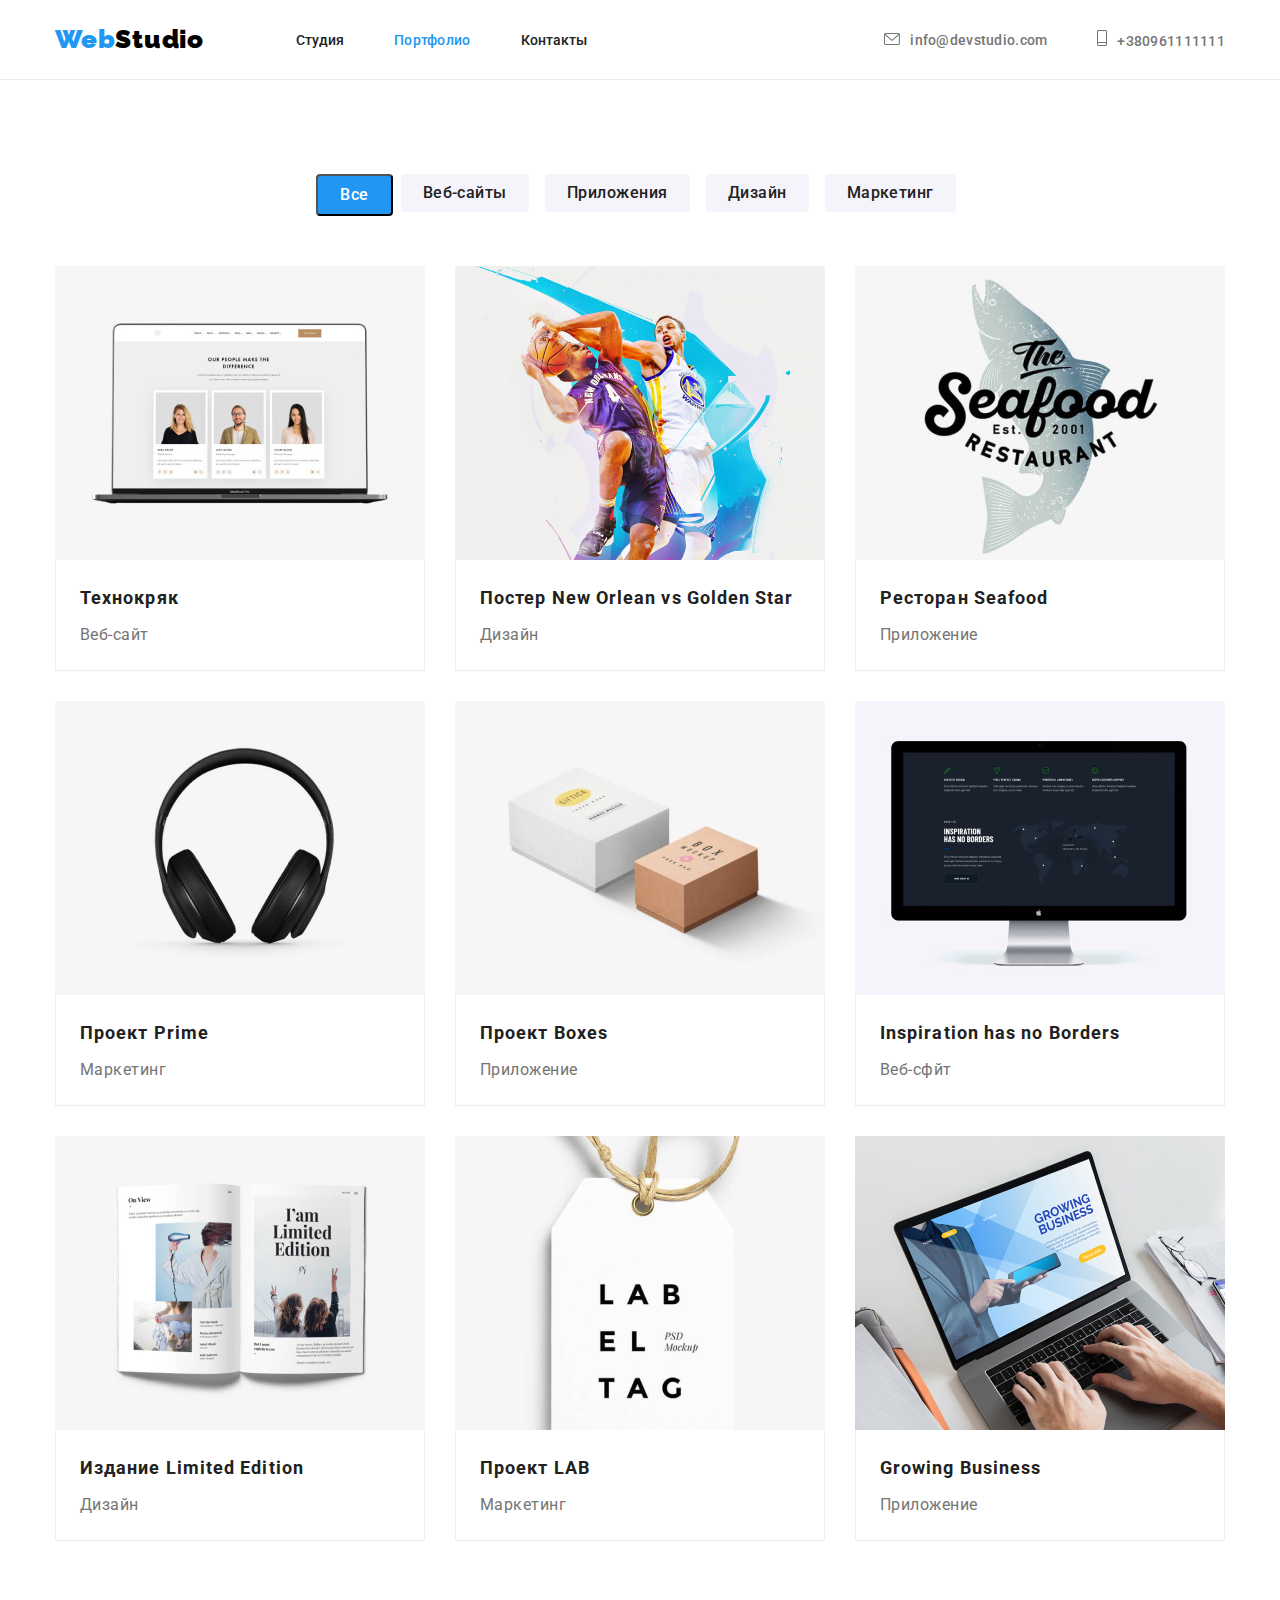
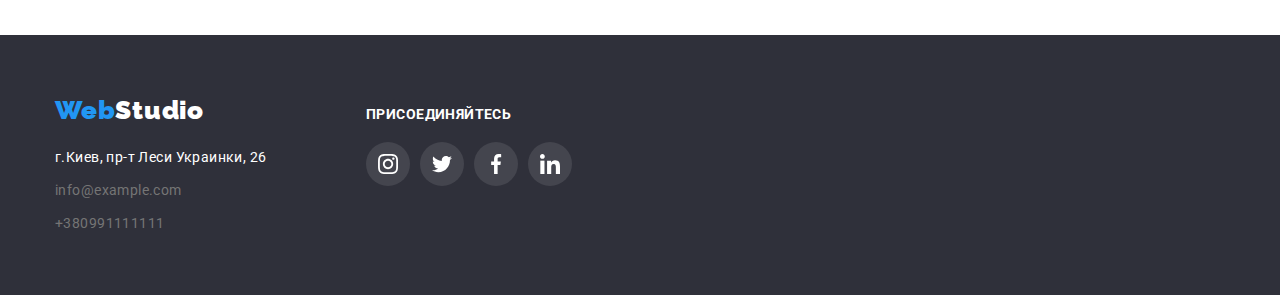
==== commit b773783f: "finito" ====
--- a/portfolio.html
+++ b/portfolio.html
@@ -37,7 +37,7 @@
         
             <ul class="contacts">
                 <li class="item-head">
-            <a class="link link-grey" href="mailto:info@devstudio.com">
+            <a class="link-grey" href="mailto:info@devstudio.com">
                 <svg class="icon-item" with="10px" height="12px">
                     <use href="./images/icon.svg#icon-envelope-1"></use>
                 </svg>info@devstudio.com</a>
--- a/css/style.css
+++ b/css/style.css
@@ -120,7 +120,9 @@
 .list {
    display: flex;
  }
-
+.list-row .header-item + .header-item {
+   margin-left: 50px;
+}
 
 .link {
    font-family: Roboto;
@@ -130,8 +132,9 @@
    line-height: 16px;
    letter-spacing: 0,02em;
    color: #212121;
-   padding-left: 60px;
    text-decoration: none;
+   
+
 }
 .link-active {
    font-family: Roboto;
@@ -142,6 +145,7 @@
    font-size: 14px;
    list-style: none;
    padding-left: 0;
+   
 }
 
 .link:hover,
@@ -162,6 +166,7 @@
    text-decoration: none;
    padding-top: 32px;
    padding-bottom: 32px;
+   padding-left:0;
    
 }
 .contacts .item-head + .item-head {
